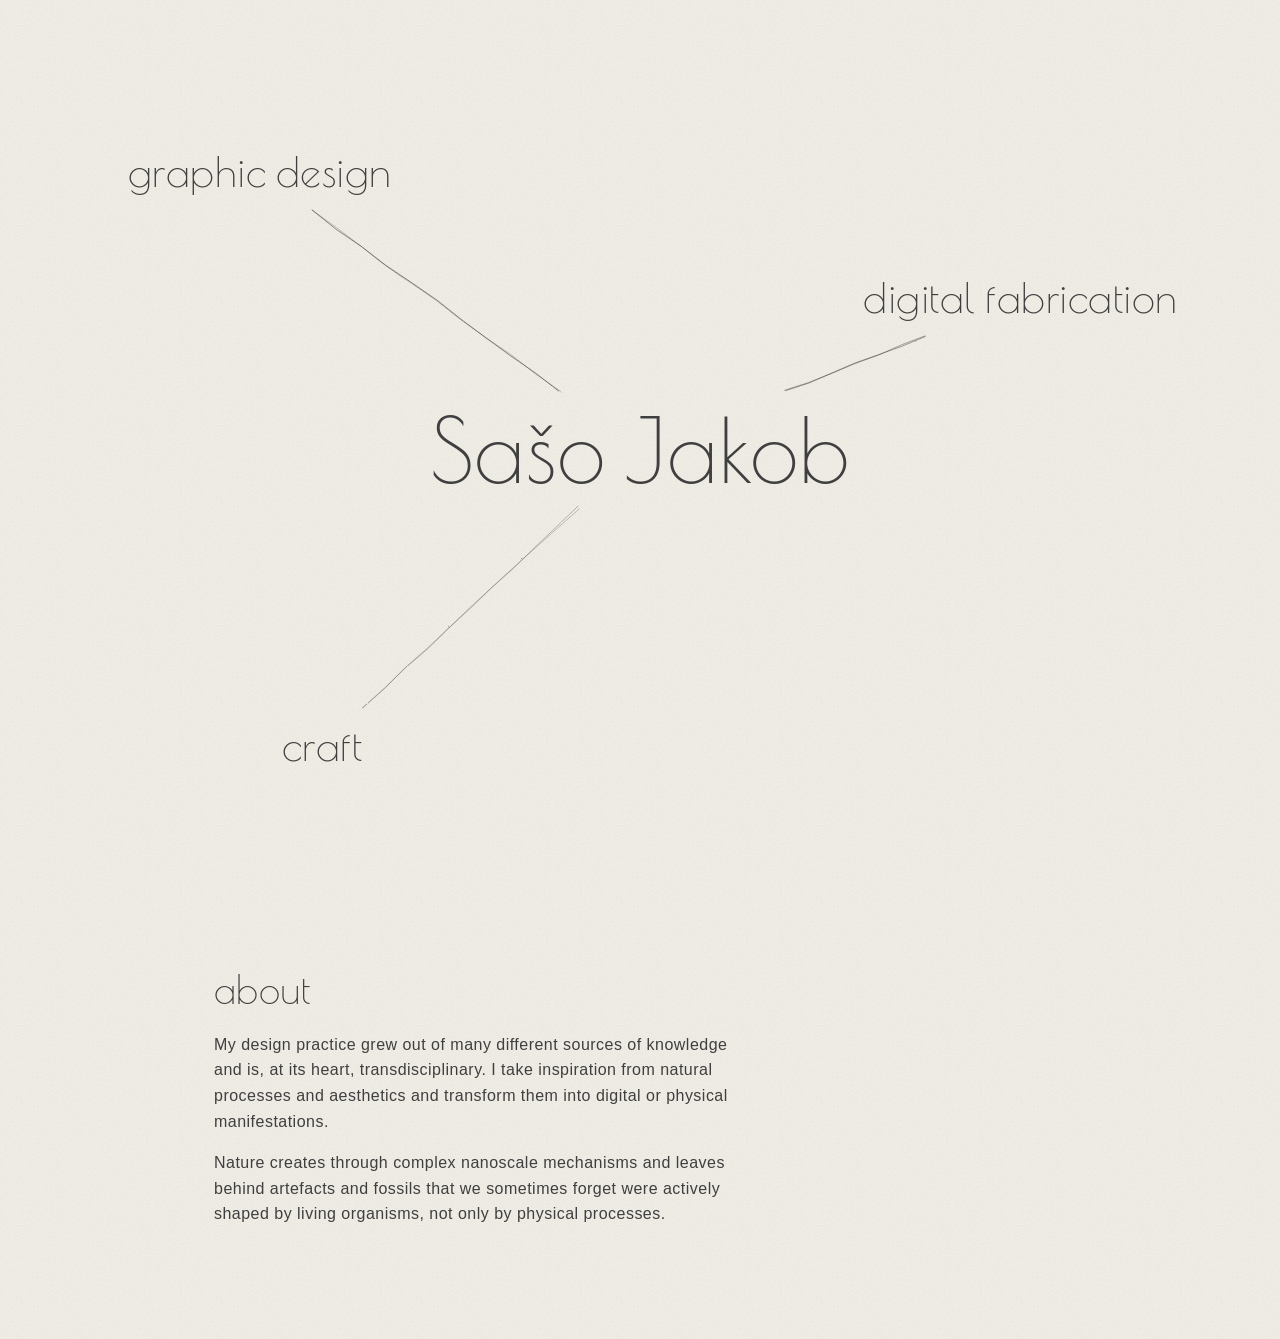
==== index.html @ 923d7a6e "Portfolio website Co-Authored-By: Claude Opus 5.5 <noreply@anthropic.com>" ====
<!DOCTYPE html>
<html lang="en">
<head>
  <meta charset="UTF-8">
  <meta name="viewport" content="width=device-width, initial-scale=1">
  <title>Sašo Jakob — portfolio</title>
  <link rel="preconnect" href="https://fonts.googleapis.com">
  <link rel="preconnect" href="https://fonts.gstatic.com" crossorigin>
  <link href="https://fonts.googleapis.com/css2?family=Poiret+One&display=swap" rel="stylesheet">
  <link rel="stylesheet" href="style.css">
</head>
<body>
  <section class="hero">
    <svg class="connectors"></svg>

    <h1 id="name">Sašo Jakob</h1>

    <a class="cat" id="cat-graphic" href="graphic-design.html">graphic design</a>
    <a class="cat" id="cat-fab" href="digital-fabrication.html">digital fabrication</a>
    <a class="cat" id="cat-craft" href="craft.html">craft</a>
  </section>

  <main>
    <section class="about">
      <h2>about</h2>
      <p>My design practice grew out of many different sources of knowledge and is, at its heart, transdisciplinary. I take inspiration from natural processes and aesthetics and transform them into digital or physical manifestations.</p>
      <p>Nature creates through complex nanoscale mechanisms and leaves behind artefacts and fossils that we sometimes forget were actively shaped by living organisms, not only by physical processes.</p>
    </section>
  </main>
  <script src="pencil.js"></script>
</body>
</html>
---- style.css ----
/* ---------- pencil on paper ---------- */
:root {
  --paper: #f5f2ea;
  --graphite: #3f3f3f;
  --graphite-light: #8a8a86;
}

* { box-sizing: border-box; }

body {
  margin: 0;
  background-color: var(--paper);
  /* faint paper grain */
  background-image: url("data:image/svg+xml,%3Csvg xmlns='http://www.w3.org/2000/svg' width='200' height='200'%3E%3Cfilter id='n'%3E%3CfeTurbulence type='fractalNoise' baseFrequency='0.9' numOctaves='3' stitchTiles='stitch'/%3E%3CfeColorMatrix values='0 0 0 0 0 0 0 0 0 0 0 0 0 0 0 0 0 0 0.06 0'/%3E%3C/filter%3E%3Crect width='100%25' height='100%25' filter='url(%23n)'/%3E%3C/svg%3E");
  color: var(--graphite);
  font-family: "Poiret One", sans-serif;
  letter-spacing: .02em;
  font-size: 1.5rem;
  line-height: 1.35;
}

/* text stays crisp; only the drawn lines get the graphite grain */

a { color: inherit; text-decoration: none; }

main {
  max-width: 900px;
  margin: 0 auto;
  padding: 4rem 1.5rem 6rem;
}

h1 {
  font-size: clamp(3rem, 8vw, 5.5rem);
  font-weight: 400;
  margin: 0;
  line-height: 1;
}

.subtitle {
  color: var(--graphite-light);
  margin: .3rem 0 0 .2rem;
}

/* ---------- hand-drawn lines (generated by pencil.js) ---------- */
.underline { position: relative; display: inline-block; }
.underline svg.stroke {
  position: absolute;
  left: -4%;
  bottom: -.15em;
  width: 108%;
  height: .5em;
  overflow: visible;
  pointer-events: none;
}
svg.stroke path {
  fill: none;
  stroke: var(--graphite);
  stroke-linecap: round;
  filter: url(#pencil);
}

hr.pencil-line {
  border: 0;
  height: 24px;
  margin: 3rem 0;
}

/* ---------- homepage ---------- */
.hero {
  position: relative;
  height: 100vh;
  min-height: 520px;
  overflow: hidden;
}
.hero h1 {
  position: absolute;
  left: 50%;
  top: 50%;
  transform: translate(-50%, -50%);
  white-space: nowrap;
  text-align: center;
}
.connectors {
  position: absolute;
  inset: 0;
  width: 100%;
  height: 100%;
  pointer-events: none;
}
.connectors path {
  fill: none;
  stroke: var(--graphite);
  stroke-linecap: round;
  filter: url(#pencil);
}

.cat {
  position: absolute;
  font-size: clamp(1.6rem, 3.5vw, 2.6rem);
  white-space: nowrap;
  transition: transform .2s;
}
.cat:hover { transform: translateY(-3px); }
#cat-graphic { left: 10%; top: 16%; }
#cat-fab     { right: 8%; top: 30%; }
#cat-craft   { left: 22%; bottom: 14%; }

@media (max-width: 600px) {
  #cat-graphic { left: 6%;  top: 14%; }
  #cat-fab     { right: 5%; top: auto; bottom: 24%; }
  #cat-craft   { left: 10%; bottom: 10%; }
}

.about { max-width: 34rem; }
.about h2 { font-weight: 400; font-size: 2.4rem; margin: 0 0 .5rem; }

/* ---------- category pages ---------- */
.back { font-size: 1.4rem; color: var(--graphite-light); }
.back:hover { color: var(--graphite); }

.projects {
  display: grid;
  grid-template-columns: repeat(auto-fill, minmax(240px, 1fr));
  gap: 2.5rem;
  margin-top: 3rem;
}
.project img {
  width: 100%;
  aspect-ratio: 4 / 3;
  object-fit: cover;
  display: block;
  filter: grayscale(.15);
}
.project .frame {
  padding: 8px;
  border: 1.5px solid var(--graphite);
  border-radius: 3px 8px 4px 9px / 9px 3px 8px 4px;  /* slightly wonky box */
}
.project h3 { font-weight: 400; font-size: 1.8rem; margin: .5rem 0 0; }
.project p { margin: 0; color: var(--graphite-light); font-size: 1.25rem; }
.project:hover .frame { transform: rotate(-.8deg); }
.project .frame { transition: transform .2s; }

.empty { color: var(--graphite-light); margin-top: 3rem; }

/* ---------- project pages ---------- */
.project-page h1 { font-size: clamp(2rem, 5vw, 3.4rem); overflow-wrap: anywhere; margin-top: 1rem; }

.cycle-wrap { margin: 2.5rem 0 0; }
.cycler {
  position: relative;
  aspect-ratio: 3 / 2;
  cursor: pointer;
  padding: 8px;
  border: 1.5px solid var(--graphite);
  border-radius: 3px 8px 4px 9px / 9px 3px 8px 4px;
}
.cycler img {
  position: absolute;
  inset: 8px;
  width: calc(100% - 16px);
  height: calc(100% - 16px);
  object-fit: cover;
  opacity: 0;
}
.cycler img.on { opacity: 1; }
.cycle-wrap figcaption { color: var(--graphite-light); font-size: 1.2rem; margin-top: .4rem; }

.text { max-width: 38rem; margin-top: 2.5rem; }
.credits { color: var(--graphite-light); }

/* thin Helvetica for longer body text */
.text p, .about p {
  font-family: "Helvetica Neue", Helvetica, Arial, sans-serif;
  font-weight: 300;
  font-size: 1rem;
  line-height: 1.6;
  filter: none;
}

.single-image { margin: 2.5rem 0 0; max-width: 520px; }
.single-image img { width: 100%; display: block; }
.single-image .frame {
  padding: 8px;
  border: 1.5px solid var(--graphite);
  border-radius: 3px 8px 4px 9px / 9px 3px 8px 4px;
}
.visit { font-size: 2rem; margin-top: 2rem; }

.gallery {
  display: grid;
  grid-template-columns: repeat(auto-fill, minmax(220px, 1fr));
  gap: 1rem;
  margin-top: 2.5rem;
}
.gallery img { width: 100%; aspect-ratio: 2 / 3; object-fit: cover; display: block; }

.inline-link { text-decoration: underline; text-underline-offset: 3px; filter: none; }
.inline-link strong { font-weight: 600; }

.photos { margin-top: 2.5rem; display: flex; flex-direction: column; gap: 1rem; }
.photos img { width: 100%; display: block; }
.photos img.pattern { max-width: 560px; }

.pair { display: grid; grid-template-columns: 1fr 1fr; gap: 1rem; align-items: center; }
.pair figure { margin: 0; }
.pair img { width: 100%; display: block; }
.pair figcaption { color: var(--graphite-light); font-size: 1.2rem; margin-top: .2rem; }
p.back { margin: 0; }
p.back a:hover { color: var(--graphite); }
.photos figure { margin: 0; }
.photos figcaption { color: var(--graphite-light); font-size: 1.2rem; margin-top: .2rem; }
.photos img.poster { max-width: 560px; }
.photos video { width: 100%; display: block; background: #000; }
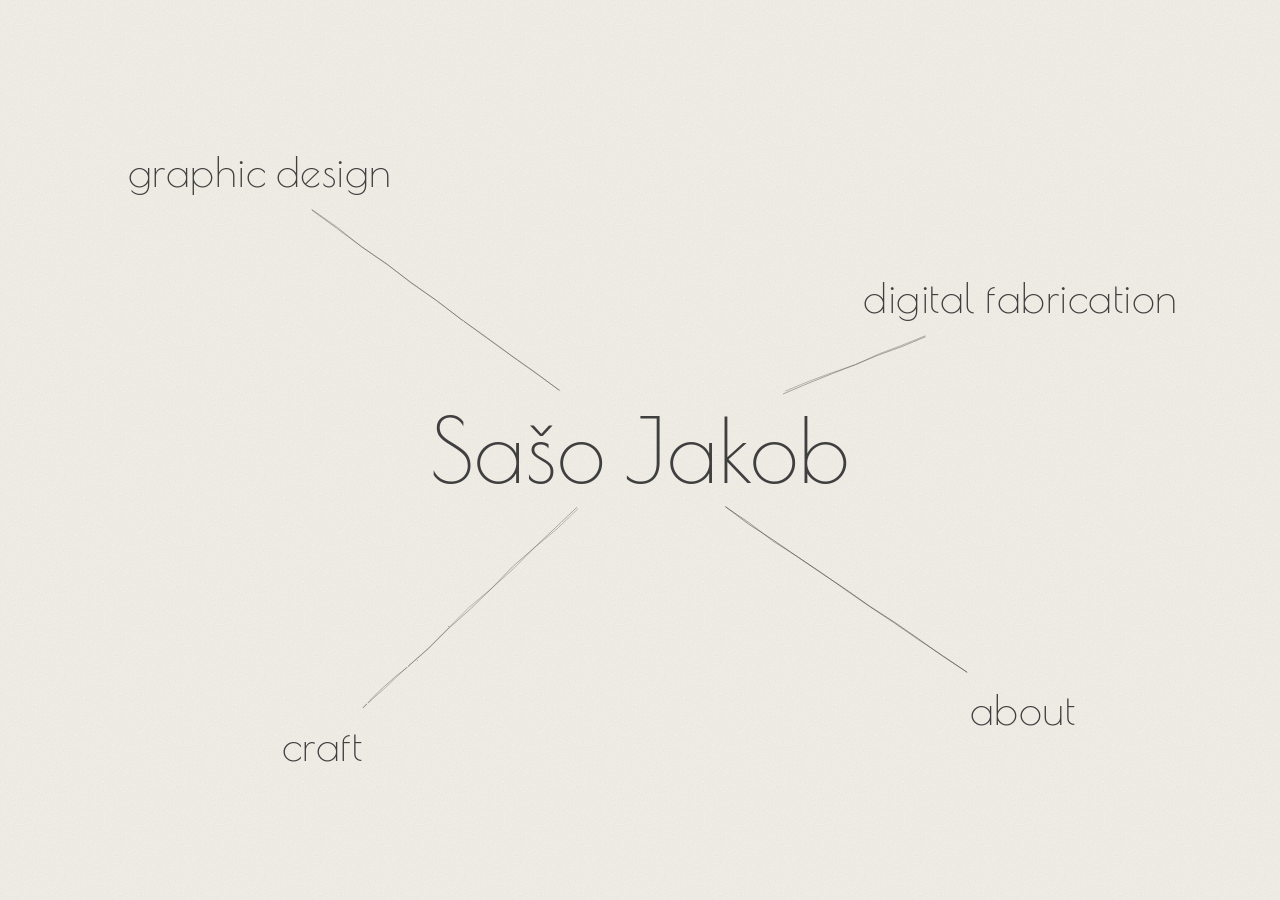
==== commit f7ce723c: "English-first titles for lamp and crayons; about opens on the homepage Co-Authored-By: Claude Opus 5" ====
--- a/index.html
+++ b/index.html
@@ -18,15 +18,29 @@
     <a class="cat" id="cat-graphic" href="graphic-design.html">graphic design</a>
     <a class="cat" id="cat-fab" href="digital-fabrication.html">digital fabrication</a>
     <a class="cat" id="cat-craft" href="craft.html">craft</a>
-  </section>
+    <a class="cat" id="cat-about" href="#about" aria-expanded="false" aria-controls="about">about</a>
 
-  <main>
-    <section class="about">
-      <h2>about</h2>
+    <section class="about" id="about" hidden>
       <p>My design practice grew out of many different sources of knowledge and is, at its heart, transdisciplinary. I take inspiration from natural processes and aesthetics and transform them into digital or physical manifestations.</p>
       <p>Nature creates through complex nanoscale mechanisms and leaves behind artefacts and fossils that we sometimes forget were actively shaped by living organisms, not only by physical processes.</p>
     </section>
-  </main>
+  </section>
   <script src="pencil.js"></script>
+  <script>
+    // "about" opens right here on the homepage instead of going to another page
+    const toggle = document.getElementById("cat-about");
+    const about = document.getElementById("about");
+    function setOpen(open) {
+      about.hidden = !open;
+      toggle.setAttribute("aria-expanded", open);
+      document.body.classList.toggle("about-open", open);
+    }
+    toggle.addEventListener("click", e => { e.preventDefault(); setOpen(about.hidden); });
+    document.addEventListener("keydown", e => { if (e.key === "Escape") setOpen(false); });
+    document.addEventListener("click", e => {
+      if (!about.hidden && !about.contains(e.target) && e.target !== toggle) setOpen(false);
+    });
+    if (location.hash === "#about") setOpen(true);
+  </script>
 </body>
 </html>
--- a/style.css
+++ b/style.css
@@ -104,15 +104,34 @@
 #cat-graphic { left: 10%; top: 16%; }
 #cat-fab     { right: 8%; top: 30%; }
 #cat-craft   { left: 22%; bottom: 14%; }
+#cat-about   { right: 16%; bottom: 18%; }
 
 @media (max-width: 600px) {
   #cat-graphic { left: 6%;  top: 14%; }
   #cat-fab     { right: 5%; top: auto; bottom: 24%; }
   #cat-craft   { left: 10%; bottom: 10%; }
-}
-
-.about { max-width: 34rem; }
-.about h2 { font-weight: 400; font-size: 2.4rem; margin: 0 0 .5rem; }
+  #cat-about   { right: 8%; top: 30%; bottom: auto; }
+}
+
+/* about: opens in place, just under the name */
+.about {
+  position: absolute;
+  left: 50%;
+  top: calc(50% + 3.2rem);
+  transform: translateX(-50%);
+  width: min(30rem, 84vw);
+  padding: 1rem 1.3rem;
+  background: var(--paper);
+  border: 1px solid var(--graphite-light);
+  border-radius: 3px 8px 4px 9px / 9px 3px 8px 4px;
+  z-index: 5;
+  animation: fade-in .25s ease;
+}
+.about[hidden] { display: none; }
+.about p:first-child { margin-top: 0; }
+.about p:last-child { margin-bottom: 0; }
+body.about-open #cat-about { text-decoration: underline; text-underline-offset: 6px; text-decoration-thickness: 1px; }
+@keyframes fade-in { from { opacity: 0; transform: translate(-50%, 6px); } }
 
 /* ---------- category pages ---------- */
 .back { font-size: 1.4rem; color: var(--graphite-light); }
@@ -212,3 +231,9 @@
 .photos figcaption { color: var(--graphite-light); font-size: 1.2rem; margin-top: .2rem; }
 .photos img.poster { max-width: 560px; }
 .photos video { width: 100%; display: block; background: #000; }
+
+/* about panel on phones: smaller so it fits under the name */
+@media (max-width: 600px) {
+  .about { top: calc(50% + 2.2rem); padding: .8rem 1rem; }
+  .about p { font-size: .88rem; line-height: 1.5; }
+}
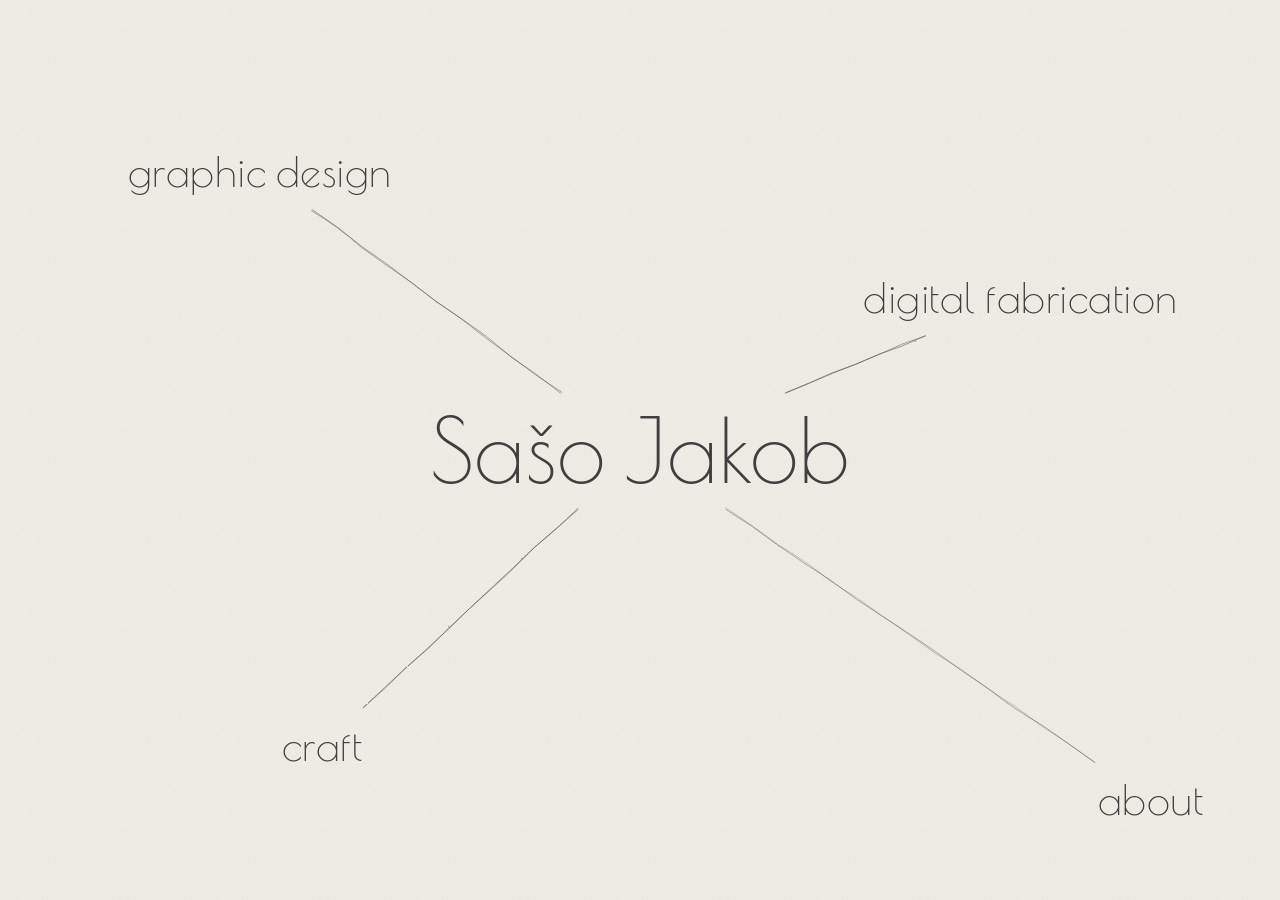
==== commit 3b8f19dc: "Cache-bust CSS and JS so updates show immediately Co-Authored-By: Claude Opus 5.5 <noreply@anthropic" ====
--- a/index.html
+++ b/index.html
@@ -7,7 +7,7 @@
   <link rel="preconnect" href="https://fonts.googleapis.com">
   <link rel="preconnect" href="https://fonts.gstatic.com" crossorigin>
   <link href="https://fonts.googleapis.com/css2?family=Poiret+One&display=swap" rel="stylesheet">
-  <link rel="stylesheet" href="style.css">
+  <link rel="stylesheet" href="style.css?v=1794491565">
 </head>
 <body>
   <section class="hero">
@@ -25,7 +25,7 @@
       <p>Nature creates through complex nanoscale mechanisms and leaves behind artefacts and fossils that we sometimes forget were actively shaped by living organisms, not only by physical processes.</p>
     </section>
   </section>
-  <script src="pencil.js"></script>
+  <script src="pencil.js?v=1794491565"></script>
   <script>
     // "about" opens right here on the homepage instead of going to another page
     const toggle = document.getElementById("cat-about");
--- a/style.css
+++ b/style.css
@@ -104,7 +104,7 @@
 #cat-graphic { left: 10%; top: 16%; }
 #cat-fab     { right: 8%; top: 30%; }
 #cat-craft   { left: 22%; bottom: 14%; }
-#cat-about   { right: 16%; bottom: 18%; }
+#cat-about   { right: 6%; bottom: 8%; }
 
 @media (max-width: 600px) {
   #cat-graphic { left: 6%;  top: 14%; }
@@ -113,13 +113,12 @@
   #cat-about   { right: 8%; top: 30%; bottom: auto; }
 }
 
-/* about: opens in place, just under the name */
+/* about: opens in the bottom right corner, above the 'about' link */
 .about {
   position: absolute;
-  left: 50%;
-  top: calc(50% + 3.2rem);
-  transform: translateX(-50%);
-  width: min(30rem, 84vw);
+  right: 3%;
+  bottom: calc(8% + 3.6rem);
+  width: min(24rem, 90vw);
   padding: 1rem 1.3rem;
   background: var(--paper);
   border: 1px solid var(--graphite-light);
@@ -131,7 +130,7 @@
 .about p:first-child { margin-top: 0; }
 .about p:last-child { margin-bottom: 0; }
 body.about-open #cat-about { text-decoration: underline; text-underline-offset: 6px; text-decoration-thickness: 1px; }
-@keyframes fade-in { from { opacity: 0; transform: translate(-50%, 6px); } }
+@keyframes fade-in { from { opacity: 0; transform: translateY(6px); } }
 
 /* ---------- category pages ---------- */
 .back { font-size: 1.4rem; color: var(--graphite-light); }
@@ -234,6 +233,6 @@
 
 /* about panel on phones: smaller so it fits under the name */
 @media (max-width: 600px) {
-  .about { top: calc(50% + 2.2rem); padding: .8rem 1rem; }
+  .about { left: 4%; right: 4%; width: auto; bottom: 4%; padding: .8rem 1rem; }
   .about p { font-size: .88rem; line-height: 1.5; }
 }
